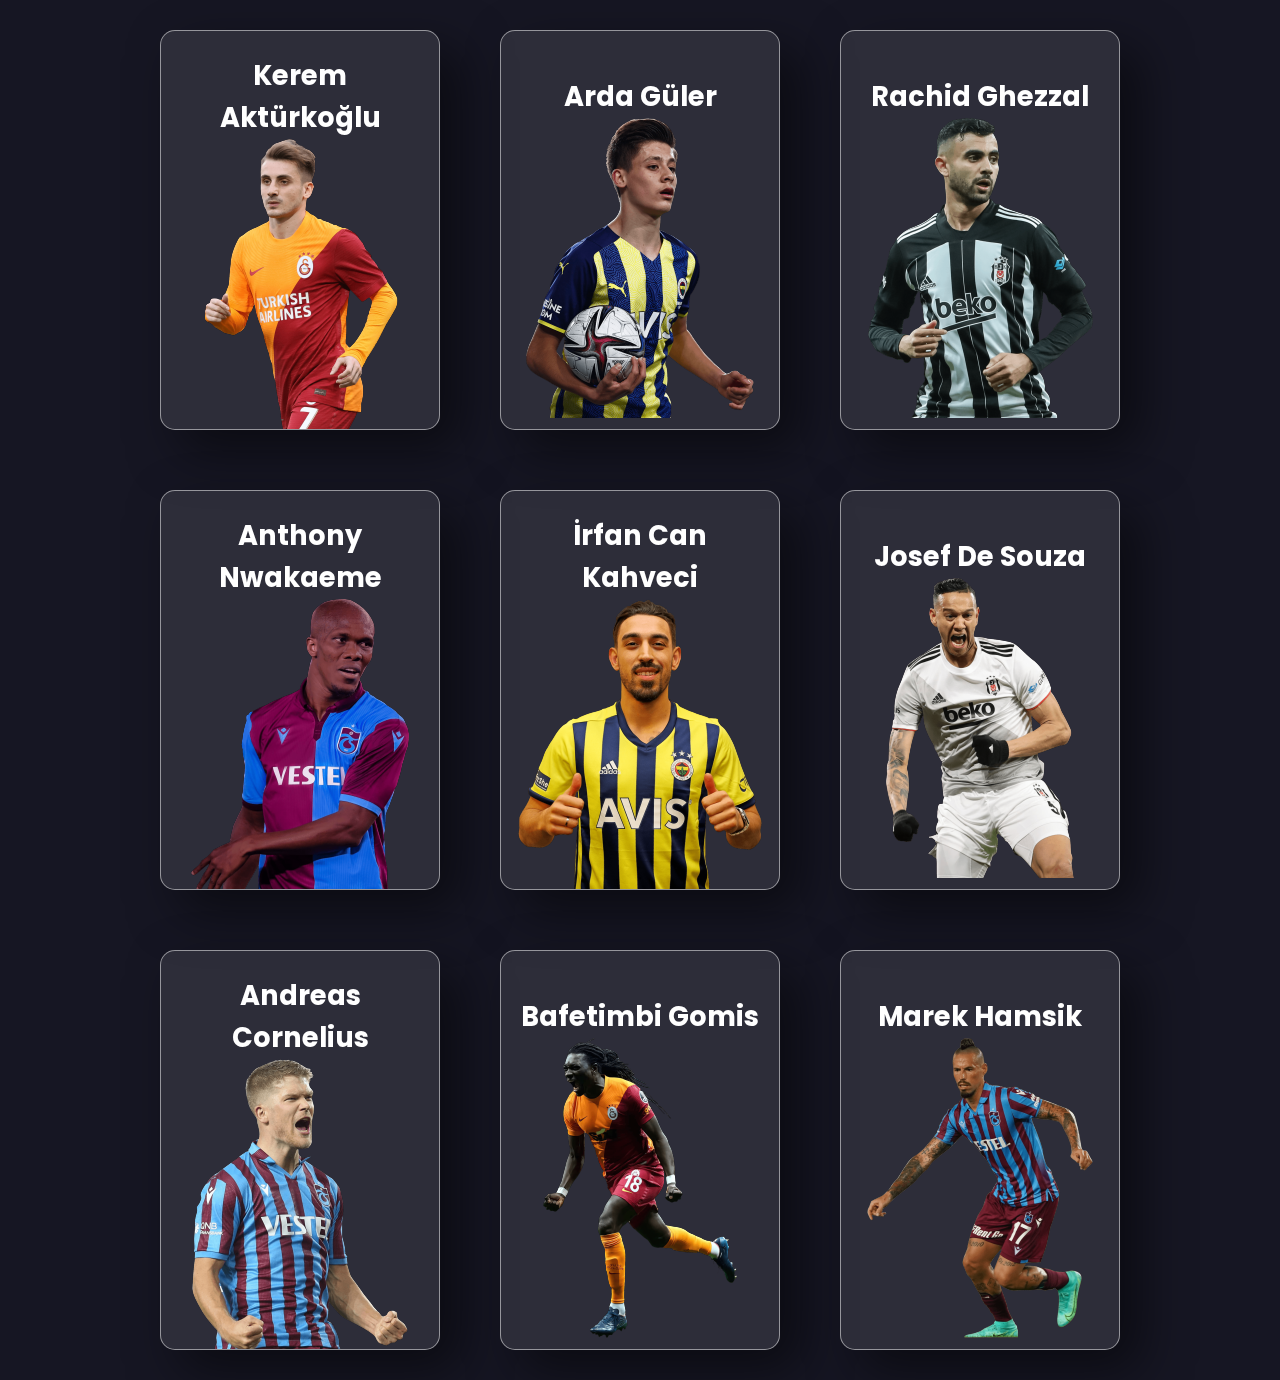
==== Versions/v5-card-hover-render/index.html @ dd615dab "first commit" ====
<!DOCTYPE html>
<html lang="en">

<head>
    <meta charset="UTF-8">
    <meta http-equiv="X-UA-Compatible" content="IE=edge">
    <meta name="viewport" content="width=device-width, initial-scale=1.0">
    <title>Süper Lig Card Project</title>
    <link rel="stylesheet" href="style.css">
</head>

<body>
    <div class="container">
        <div class="card">
            <div class="content">
                <h3>Kerem Aktürkoğlu</h3>
                <img class="player" src="./images/kerem.png">
            </div>
        </div>
        <div class="card">
            <div class="content">
                <h3>Arda Güler</h3>
                <img class="player" src="./images/arda.png">
            </div>
        </div>
        <div class="card">
            <div class="content">
                <h3>Rachid Ghezzal</h3>
                <img class="player" src="./images/ghezzal.png">
            </div>
        </div>
        <div class="card">
            <div class="content">
                <h3>Anthony Nwakaeme</h3>
                <img class="player" src="./images/nwakaeme.png">
            </div>
        </div>
        <div class="card">
            <div class="content">
                <h3>İrfan Can Kahveci</h3>
                <img class="player" src="./images/irfan.png">
            </div>
        </div>
        <div class="card">
            <div class="content">
                <h3>Josef De Souza</h3>
                <img class="player" src="./images/josef.png">
            </div>
        </div>
        <div class="card">
            <div class="content">
                <h3>Andreas Cornelius</h3>
                <img class="player" src="./images/cornelius.png">
            </div>
        </div>
        <div class="card">
            <div class="content">
                <h3>Bafetimbi Gomis</h3>
                <img class="player" src="./images/gomis.png">
            </div>
        </div>
        <div class="card">
            <div class="content">
                <h3>Marek Hamsik</h3>
                <img class="player" src="./images/hamsik.png">
            </div>
        </div>
    </div>
    <script type="text/javascript" src="./vanilla-tilt.js"></script>
    <script>
        VanillaTilt.init(document.querySelectorAll(".card"), {
            max: 25,
            speed: 400,
            glare: true,
            "max-glare": 1,
        });
    </script>
</body>

</html>
---- Versions/v5-card-hover-render/style.css ----
@import url('https://fonts.googleapis.com/css?family=Poppins:200,300,400,500,600,700,800,900&display=swap');

* {
    margin: 0;
    padding: 0;
    box-sizing: border-box;
    font-family: 'Poppins', sans-serif;
}

body {
    display: flex;
    justify-content: center;
    align-items: center;
    min-height: 100vh;
    background: #161623;
}

.container {
    position: relative;
    display: flex;
    justify-content: center;
    align-items: center;
    max-width: 1200px;
    flex-wrap: wrap;
    z-index: 1;
}

/* .container .none {
    position: relative;
    width: 280px;
    height: 400px;
    margin: 30px;
    border-radius: 15px;
    overflow: hidden;
    display: flex;
    justify-content: center;
    align-items: center;
    backdrop-filter: blur(5px);
} */

.container .card {
    position: relative;
    width: 280px;
    height: 400px;
    margin: 30px;
    box-shadow: 20px 20px 50px 0px rgba(0, 0, 0, 0.5);
    border-radius: 15px;
    background: rgba(255, 255, 255, 0.1);
    overflow: hidden;
    display: flex;
    justify-content: center;
    align-items: center;
    border: 1px solid rgba(255, 255, 255, 0.5);
    backdrop-filter: blur(5px);
}

.container .card .content {
    padding: 20px;
    text-align: center;
    transform: translateY(20px);
    opacity: 1;
    transition: 0.5s;
}

.container .card:hover .content {
    transform: translateY(0px);
    opacity: 1;
}

.container .card .content h2 {
    position: absolute;
    top: -80px;
    right: 10px;
    font-size: 8em;
    color: rgba(255, 255, 255, 0.05);
    pointer-events: none;
}

.container .card .content h3 {
    font-size: 1.7em;
    color: #fff;
    z-index: 1;
}

.container .card .content p {
    font-size: 1em;
    color: #fff;
    font-weight: 300;
}

.container .card .content a {
    position: relative;
    display: inline-block;
    padding: 8px 20px;
    margin-top: 15px;
    background: #fff;
    color: #000;
    border-radius: 20px;
    text-decoration: none;
    font-weight: 500;
    box-shadow: 0 5px 15px rgba(0, 0, 0, 0.2);
}

.container .card .content .player {
    height: 100%;
}

.container .card .content .team {
    /* box-shadow: 0 5px 15px rgba(255, 255, 255, 0.1); */
    color: whitesmoke;
}

.container .card .content .galatasaray {
    background: linear-gradient(#a90432, #fdb912);
}

.container .card .content .trabzonspor {
    background: linear-gradient(#a11010, #0b1af3);
}

.container .card .content .fenerbahce {
    background: linear-gradient(#002d72, #ffed00);
}

.container .card .content .besiktas {
    background: linear-gradient(#ffffff, #000000);
}

.container .card .content .basaksehir {
    background: linear-gradient(#1e3a58, #ed5e27);
}

.container .card .content .adana {
    background: linear-gradient(#010066, #9acefe);
}

.container .card .content .rize {
    background: linear-gradient(#009430, #008bd0);
}

.container .card .content .konya {
    background: linear-gradient(#ffffff, #00804d);
    color: #000000;
}

.container .card .content .antalya {
    background: linear-gradient(#ffffff, #eb232c);
    color: #000000;
}

.container .card .content .alanya {
    background: linear-gradient(#f58220, #42a13f);
}

.container .card .content .karagumruk {
    background: linear-gradient(#000000, #ec2c22);
}

.container .card .content .hatay {
    background: linear-gradient(#7e2223, #cd131d);
}

.container .card .content .giresun {
    background: linear-gradient(#F1EFF1, #00602F);
    color: #000000;
}

.container .card .content .gaziantep {
    background: linear-gradient(#bc282f, #1f211d);
}

.container .card .content .goztepe {
    background: linear-gradient(#f6c012, #e82029);
}

.container .card .content .kayseri {
    background: linear-gradient(#fc0, #cc0001);
}

.container .card .content .malatya {
    background: linear-gradient(#1b1918, #f4e400);
}

.container .card .content .altay {
    background: linear-gradient(#1b1918, #f4e400);
}

.container .card .content .sivas {
    background: linear-gradient(#ffffff, #da0020);
    color: #000000;
}

.container .card .content .kasimpasa {
    background: linear-gradient(#fff, #2f4ba6);
    color: #000000;
}

.container .card .content .altay {
    background: linear-gradient(#000000, #ffffff);
}

small {
    color:whitesmoke;
}
/* @media only screen and (max-width: 1500px) {
    .container .none {
        display: none;
    }
} */
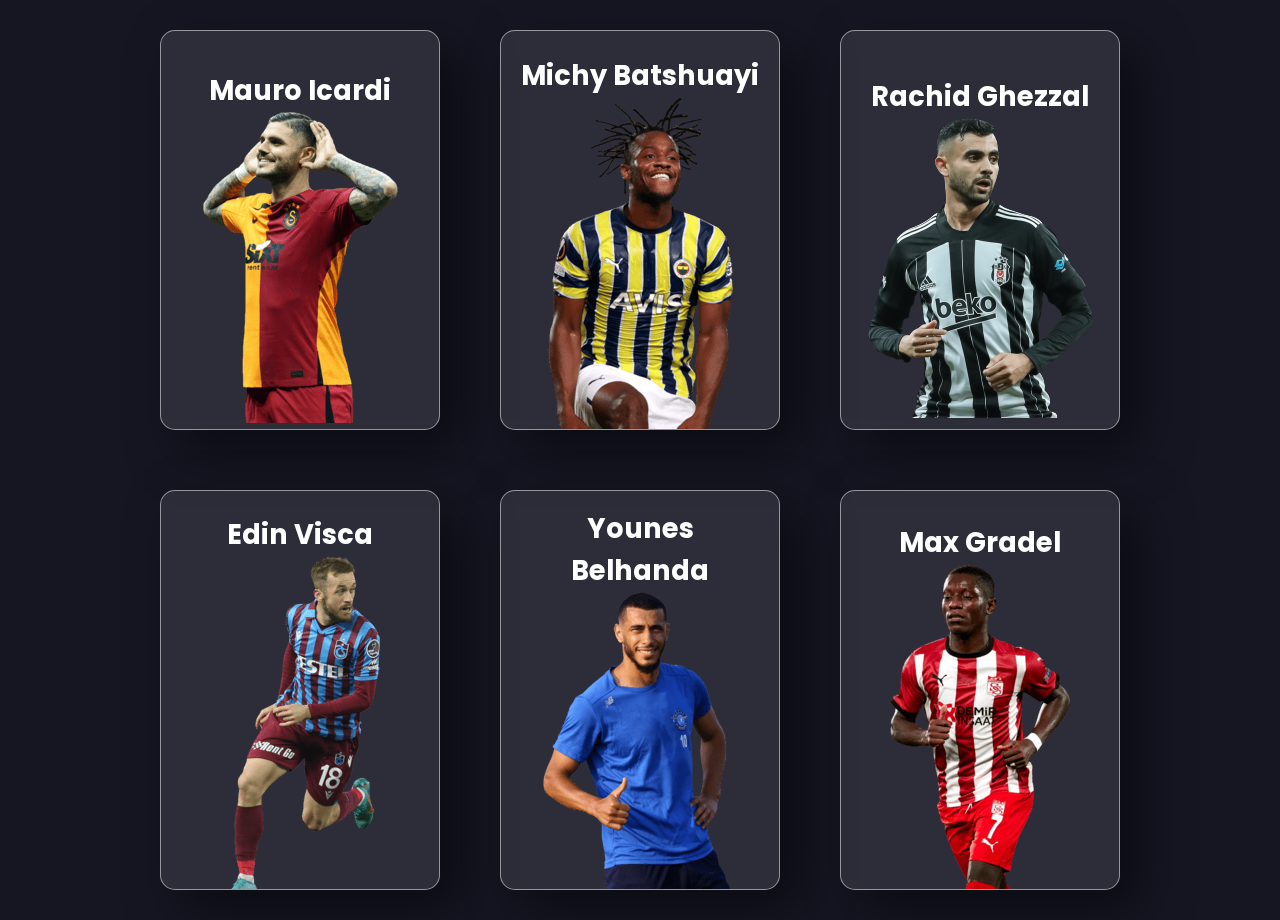
==== commit 6cd7800e: "2023 Fix" ====
--- a/Versions/v5-card-hover-render/index.html
+++ b/Versions/v5-card-hover-render/index.html
@@ -13,14 +13,14 @@
     <div class="container">
         <div class="card">
             <div class="content">
-                <h3>Kerem Aktürkoğlu</h3>
-                <img class="player" src="./images/kerem.png">
+                <h3>Mauro Icardi</h3>
+                <img class="player" src="./images/icardi.png">
             </div>
         </div>
         <div class="card">
             <div class="content">
-                <h3>Arda Güler</h3>
-                <img class="player" src="./images/arda.png">
+                <h3>Michy Batshuayi</h3>
+                <img class="player" src="./images/batshuayi.png">
             </div>
         </div>
         <div class="card">
@@ -31,38 +31,20 @@
         </div>
         <div class="card">
             <div class="content">
-                <h3>Anthony Nwakaeme</h3>
-                <img class="player" src="./images/nwakaeme.png">
+                <h3>Edin Visca</h3>
+                <img class="player" src="./images/visca.png">
             </div>
         </div>
         <div class="card">
             <div class="content">
-                <h3>İrfan Can Kahveci</h3>
-                <img class="player" src="./images/irfan.png">
+                <h3>Younes Belhanda</h3>
+                <img class="player" src="./images/belhanda.png">
             </div>
         </div>
         <div class="card">
             <div class="content">
-                <h3>Josef De Souza</h3>
-                <img class="player" src="./images/josef.png">
-            </div>
-        </div>
-        <div class="card">
-            <div class="content">
-                <h3>Andreas Cornelius</h3>
-                <img class="player" src="./images/cornelius.png">
-            </div>
-        </div>
-        <div class="card">
-            <div class="content">
-                <h3>Bafetimbi Gomis</h3>
-                <img class="player" src="./images/gomis.png">
-            </div>
-        </div>
-        <div class="card">
-            <div class="content">
-                <h3>Marek Hamsik</h3>
-                <img class="player" src="./images/hamsik.png">
+                <h3>Max Gradel</h3>
+                <img class="player" src="./images/gradel.png">
             </div>
         </div>
     </div>
